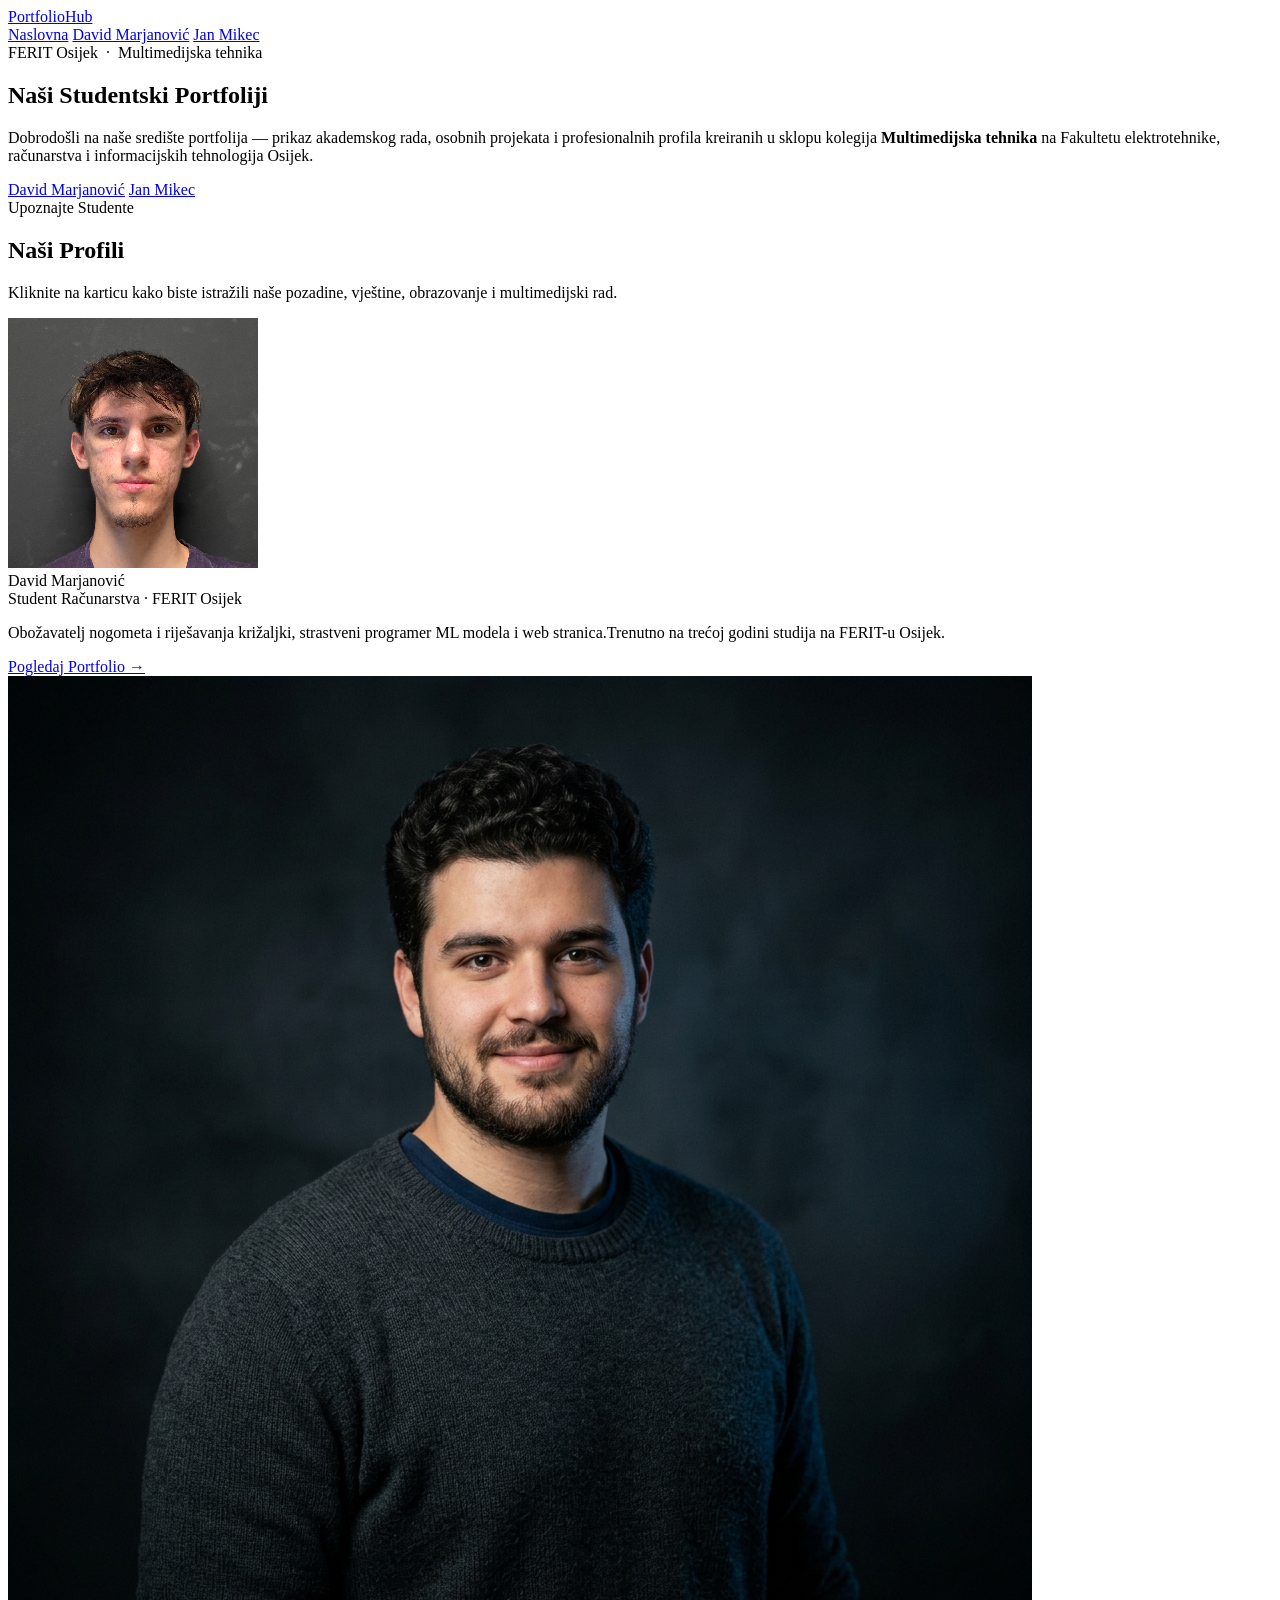
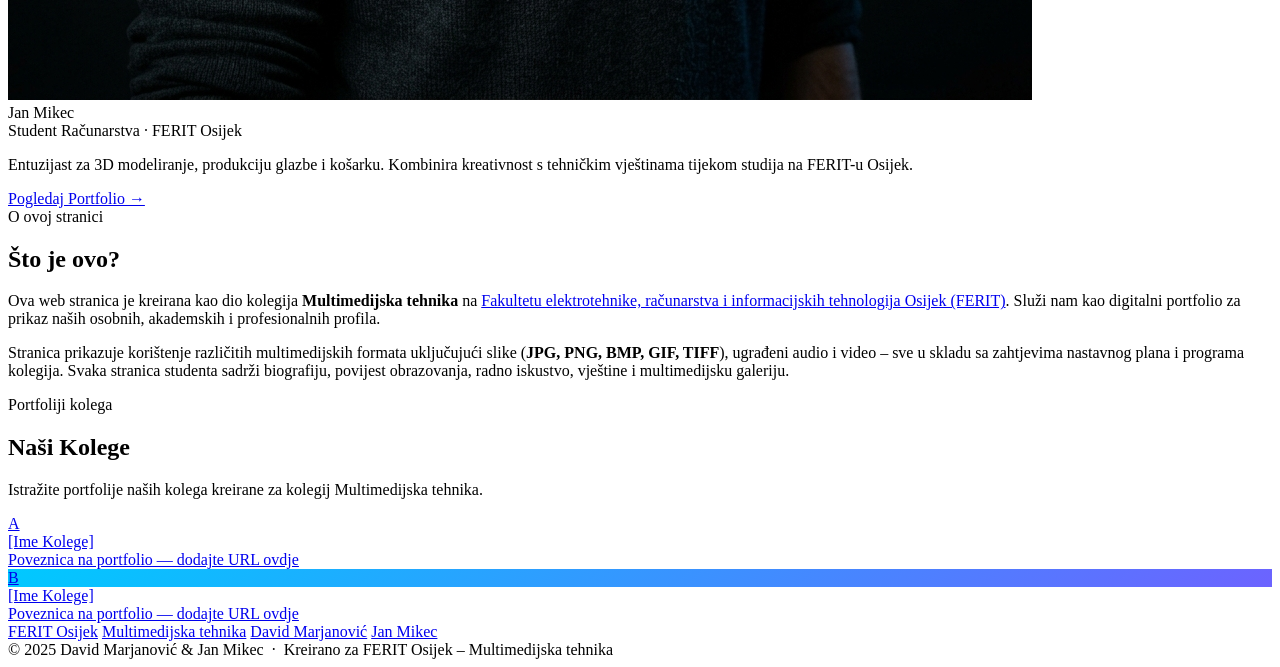
==== index.html @ 7d2c15c8 "Add files via upload" ====
<!DOCTYPE html>
<html lang="hr">

<head>
  <meta charset="UTF-8">
  <meta name="viewport" content="width=device-width, initial-scale=1.0">
  <title>Studentski Portfoliji | FERIT Osijek</title>
  <meta name="description"
    content="Digitalni portfoliji Davida Marjanovića i Jana Mikeca, studenata računarstva na FERIT-u Osijek. Kreirano za kolegij Multimedijska tehnika.">
  <meta name="keywords" content="FERIT, Osijek, portfolio, Multimedijska tehnika, student, računarstvo">
  <link rel="preconnect" href="https://fonts.googleapis.com">
  <link rel="preconnect" href="https://fonts.gstatic.com" crossorigin>
  <link
    href="https://fonts.googleapis.com/css2?family=Inter:ital,opsz,wght@0,14..32,300;0,14..32,400;0,14..32,500;0,14..32,600;0,14..32,700;0,14..32,800;0,14..32,900&display=swap"
    rel="stylesheet">
  <link rel="stylesheet" href="css/style.css">
</head>

<body>

  <!-- ============ NAVBAR ============ -->
  <nav class="navbar" id="navbar">
    <div class="nav-container">
      <a href="index.html" class="nav-logo" id="nav-logo">Portfolio<span class="accent">Hub</span></a>
      <div class="nav-menu">
        <a href="index.html" class="nav-link" id="nav-home">Naslovna</a>
        <a href="david/index.html" class="nav-link" id="nav-david">David Marjanović</a>
        <a href="jan/index.html" class="nav-link" id="nav-jan">Jan Mikec</a>
      </div>
    </div>
  </nav>

  <!-- ============ HERO ============ -->
  <section class="hero" id="hero">
    <div class="hero-content">
      <div class="hero-badge">FERIT Osijek &nbsp;·&nbsp; Multimedijska tehnika</div>
      <h1>Naši Studentski Portfoliji</h1>
      <p>
        Dobrodošli na naše središte portfolija — prikaz akademskog rada, osobnih projekata i profesionalnih profila
        kreiranih u sklopu kolegija <strong>Multimedijska tehnika</strong> na Fakultetu elektrotehnike, računarstva i
        informacijskih tehnologija Osijek.
      </p>
      <div class="hero-cta">
        <a href="david/index.html" class="btn btn-primary" id="hero-btn-david">David Marjanović</a>
        <a href="jan/index.html" class="btn btn-outline" id="hero-btn-jan">Jan Mikec</a>
      </div>
    </div>
  </section>

  <!-- ============ STUDENT CARDS ============ -->
  <section id="students">
    <div class="container">
      <div class="section-header">
        <span class="section-tag">Upoznajte Studente</span>
        <h2 class="section-title">Naši Profili</h2>
        <p class="section-sub">Kliknite na karticu kako biste istražili naše pozadine, vještine, obrazovanje i
          multimedijski rad.</p>
      </div>
      <div class="students-grid">

        <div class="student-card fade-in" id="card-david">
          <img src="assets/images/david_portrait.png" alt="David Marjanović" class="student-card-img" loading="lazy">
          <div class="student-card-body">
            <div class="student-card-name">David Marjanović</div>
            <div class="student-card-role">Student Računarstva · FERIT Osijek</div>
            <p class="student-card-desc">
              Obožavatelj nogometa i riješavanja križaljki, strastveni programer ML modela i web stranica.Trenutno na
              trećoj godini
              studija na FERIT-u Osijek.
            </p>
            <a href="david/index.html" class="btn btn-primary btn-full" id="card-david-btn">Pogledaj Portfolio →</a>
          </div>
        </div>

        <div class="student-card fade-in" id="card-jan">
          <img src="assets/images/jan_portrait.jpg" alt="Jan Mikec" class="student-card-img" loading="lazy">
          <div class="student-card-body">
            <div class="student-card-name">Jan Mikec</div>
            <div class="student-card-role">Student Računarstva · FERIT Osijek</div>
            <p class="student-card-desc">
              Entuzijast za 3D modeliranje, produkciju glazbe i košarku. Kombinira kreativnost s tehničkim vještinama
              tijekom studija na FERIT-u Osijek.
            </p>
            <a href="jan/index.html" class="btn btn-primary btn-full" id="card-jan-btn">Pogledaj Portfolio →</a>
          </div>
        </div>

      </div>
    </div>
  </section>

  <!-- ============ ABOUT ============ -->
  <div class="divider"></div>
  <section id="about" style="background: var(--bg2);">
    <div class="container">
      <div class="section-header">
        <span class="section-tag">O ovoj stranici</span>
        <h2 class="section-title">Što je ovo?</h2>
      </div>
      <div class="card about-card fade-in" id="about-card">
        <p>
          Ova web stranica je kreirana kao dio kolegija <strong>Multimedijska tehnika</strong> na
          <a href="https://www.ferit.unios.hr/" target="_blank" rel="noopener">Fakultetu elektrotehnike, računarstva i
            informacijskih tehnologija Osijek (FERIT)</a>.
          Služi nam kao digitalni portfolio za prikaz naših osobnih, akademskih i profesionalnih profila.
        </p>
        <p>
          Stranica prikazuje korištenje različitih multimedijskih formata uključujući slike (<strong>JPG, PNG, BMP, GIF,
            TIFF</strong>),
          ugrađeni audio i video – sve u skladu sa zahtjevima nastavnog plana i programa kolegija.
          Svaka stranica studenta sadrži biografiju, povijest obrazovanja, radno iskustvo, vještine i multimedijsku
          galeriju.
        </p>
      </div>
    </div>
  </section>

  <div class="divider"></div>
  <section class="colleagues-section" id="colleagues">
    <div class="container">
      <div class="section-header">
        <span class="section-tag">Portfoliji kolega</span>
        <h2 class="section-title">Naši Kolege</h2>
        <p class="section-sub">Istražite portfolije naših kolega kreirane za kolegij Multimedijska tehnika.
        </p>
      </div>
      <div class="colleagues-grid">

        <a href="#" class="colleague-card fade-in" id="colleague-1"
          title="Zamijenite # s poveznicom na portfolio vašeg kolege">
          <div class="colleague-avatar" id="colleague-1-avatar">A</div>
          <div>
            <div class="colleague-name" id="colleague-1-name">[Ime Kolege]</div>
            <div class="colleague-desc">Poveznica na portfolio — dodajte URL ovdje</div>
          </div>
        </a>

        <a href="#" class="colleague-card fade-in" id="colleague-2"
          title="Zamijenite # s poveznicom na portfolio vašeg kolege">
          <div class="colleague-avatar" id="colleague-2-avatar"
            style="background: linear-gradient(135deg,#00c9ff,#6c63ff);">B</div>
          <div>
            <div class="colleague-name" id="colleague-2-name">[Ime Kolege]</div>
            <div class="colleague-desc">Poveznica na portfolio — dodajte URL ovdje</div>
          </div>
        </a>

      </div>
    </div>
  </section>

  <!-- ============ FOOTER ============ -->
  <footer class="footer" id="footer">
    <div class="footer-links">
      <a href="https://www.ferit.unios.hr/" target="_blank" rel="noopener" class="footer-link">FERIT Osijek</a>
      <a href="https://moodle.srce.hr/2025-2026/course/view.php?id=233933" target="_blank" rel="noopener"
        class="footer-link">Multimedijska tehnika</a>
      <a href="david/index.html" class="footer-link">David Marjanović</a>
      <a href="jan/index.html" class="footer-link">Jan Mikec</a>
    </div>
    <div class="footer-copy">
      © 2025 David Marjanović &amp; Jan Mikec &nbsp;·&nbsp; Kreirano za FERIT Osijek – Multimedijska tehnika
    </div>
  </footer>

  <script src="js/main.js"></script>
</body>

</html>
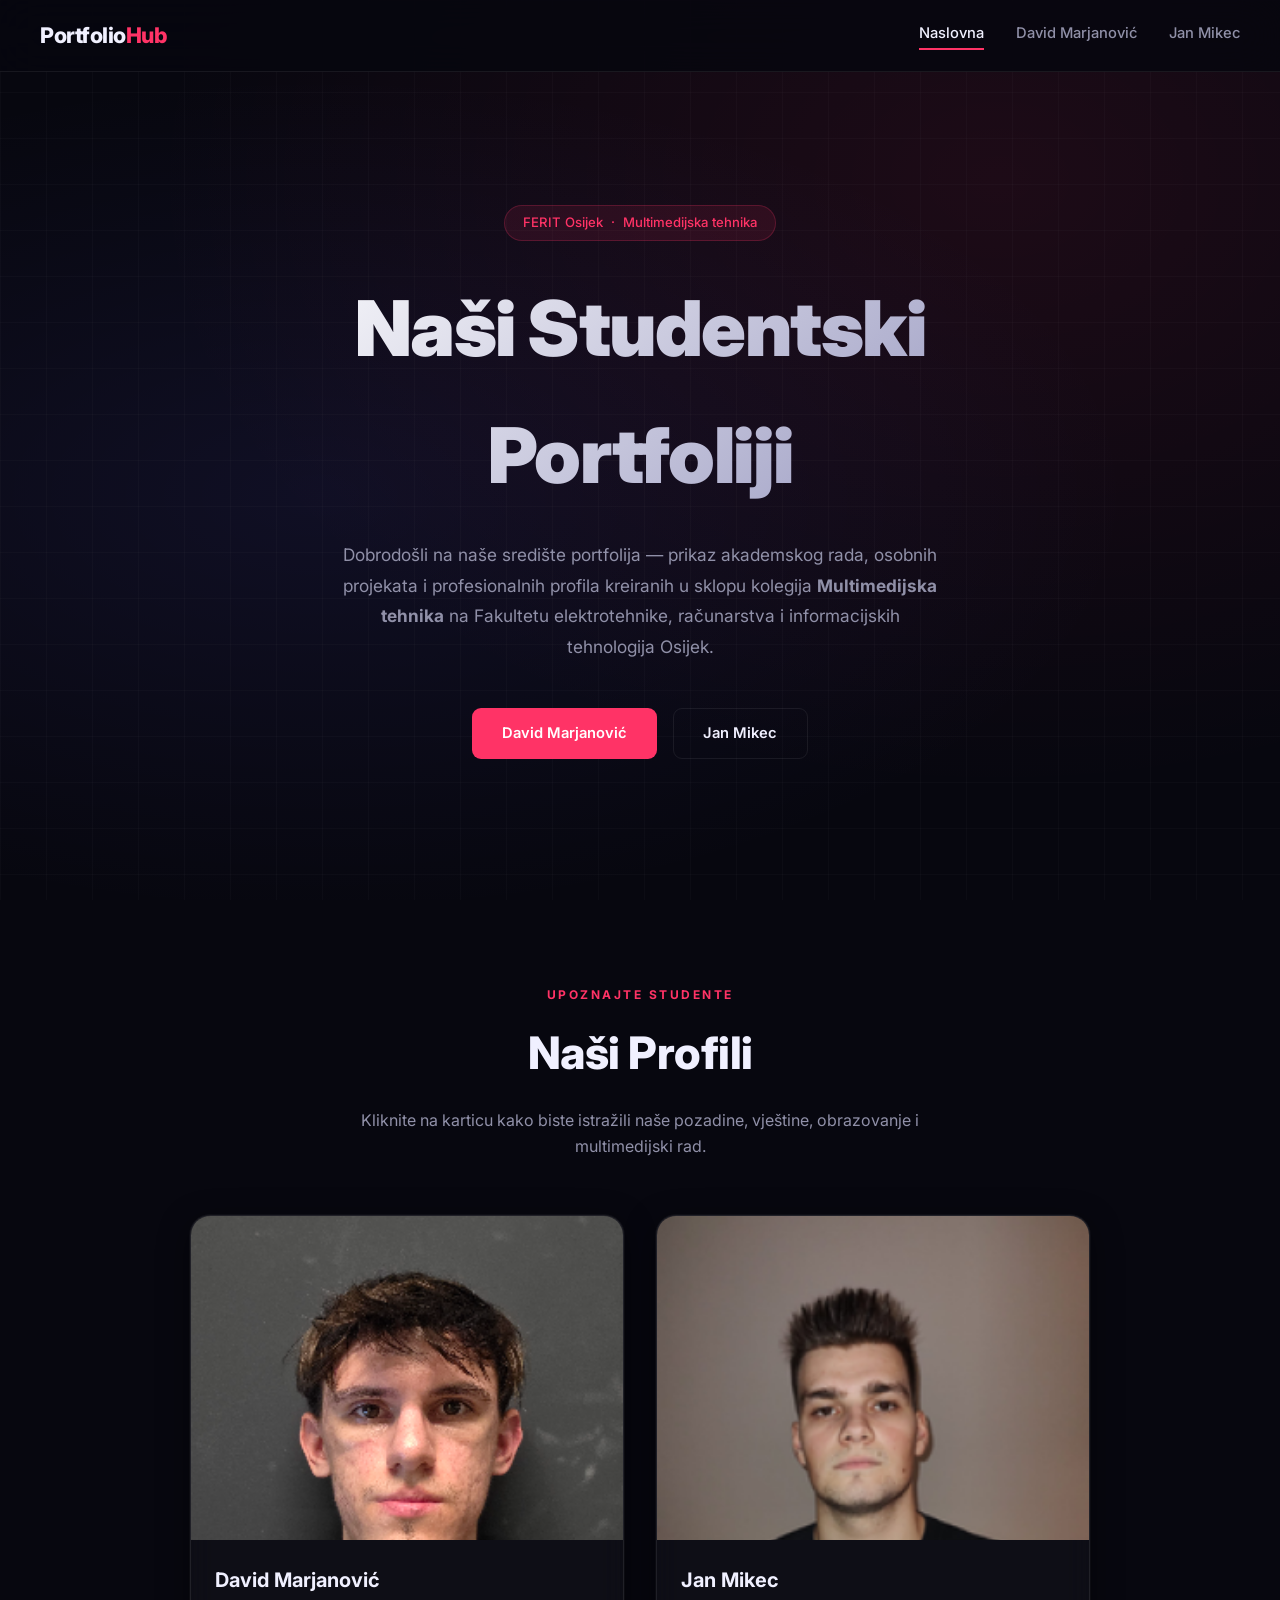
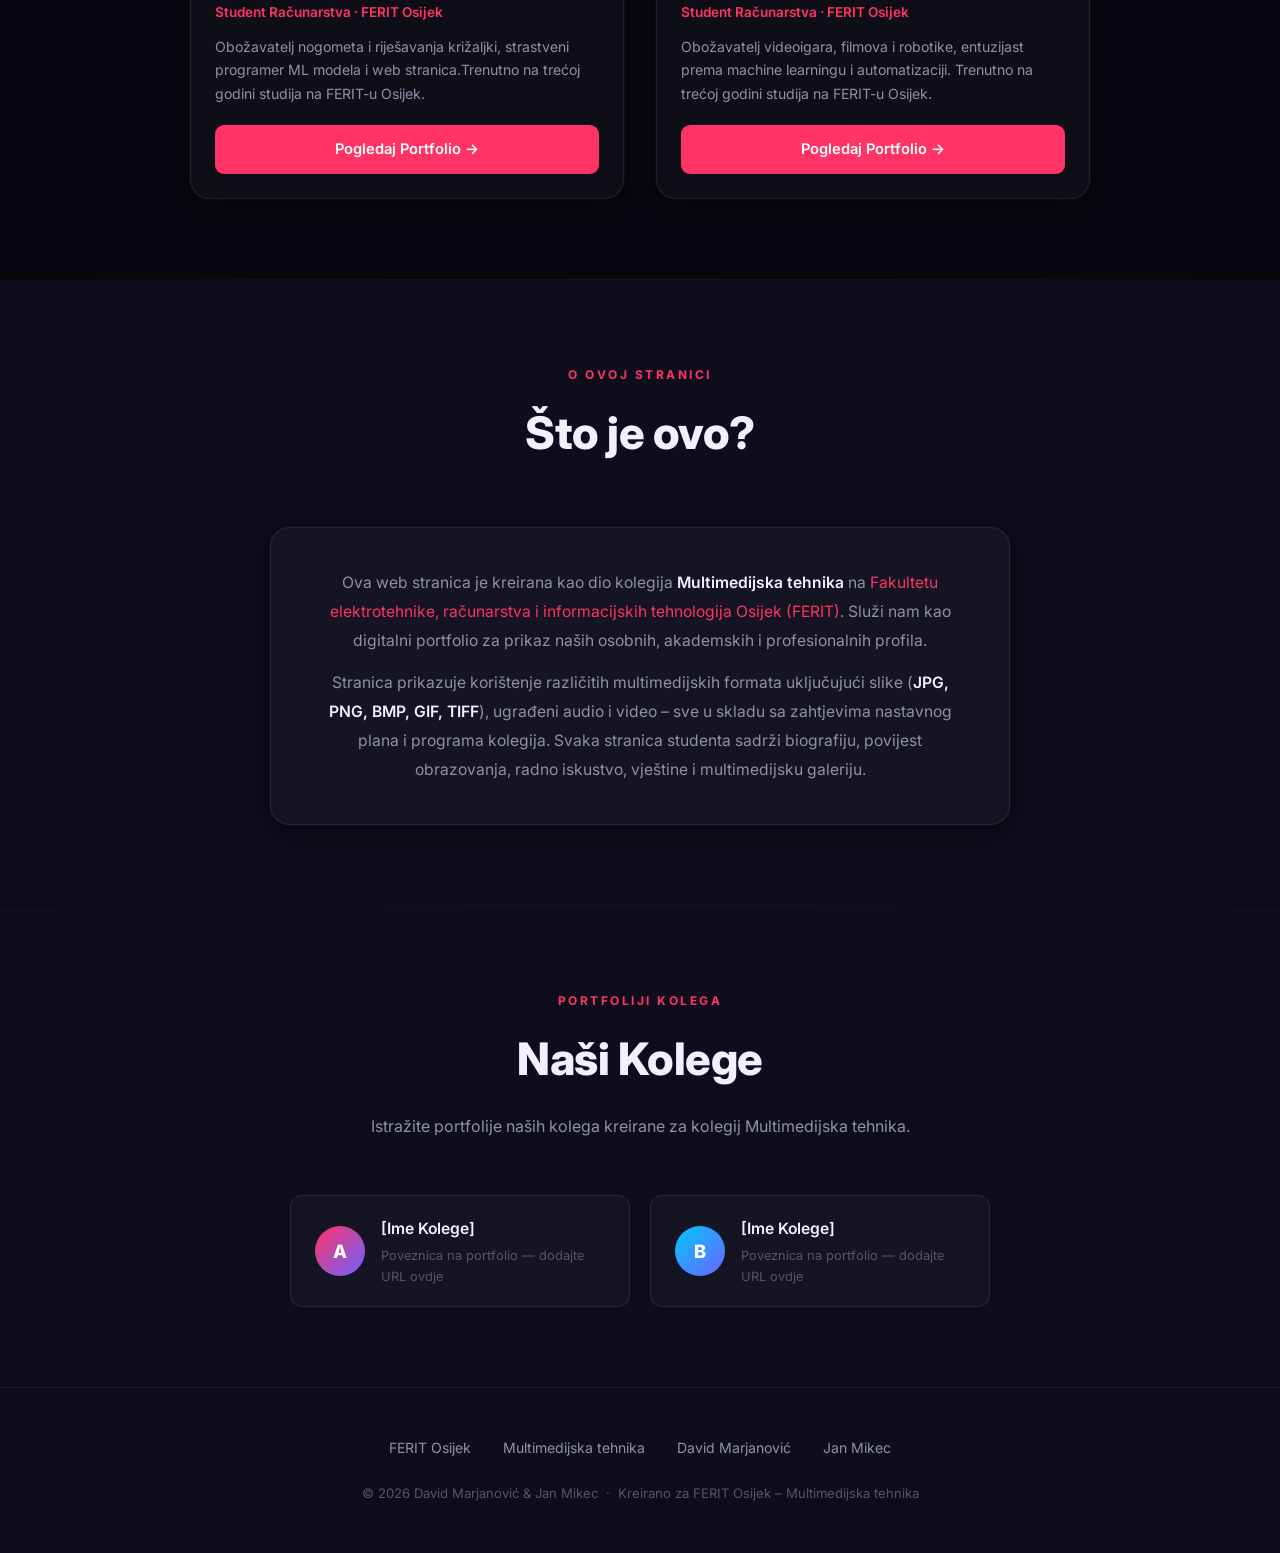
==== commit 7e0e27c9: "Add files via upload" ====
--- a/index.html
+++ b/index.html
@@ -73,13 +73,13 @@
         </div>
 
         <div class="student-card fade-in" id="card-jan">
-          <img src="assets/images/jan_portrait.jpg" alt="Jan Mikec" class="student-card-img" loading="lazy">
+          <img src="assets/images/jan_portrait.png" alt="Jan Mikec" class="student-card-img" loading="lazy">
           <div class="student-card-body">
             <div class="student-card-name">Jan Mikec</div>
             <div class="student-card-role">Student Računarstva · FERIT Osijek</div>
             <p class="student-card-desc">
-              Entuzijast za 3D modeliranje, produkciju glazbe i košarku. Kombinira kreativnost s tehničkim vještinama
-              tijekom studija na FERIT-u Osijek.
+              Obožavatelj videoigara, filmova i robotike, entuzijast prema machine learningu i automatizaciji. Trenutno na trećoj 
+              godini studija na FERIT-u Osijek.
             </p>
             <a href="jan/index.html" class="btn btn-primary btn-full" id="card-jan-btn">Pogledaj Portfolio →</a>
           </div>
@@ -159,7 +159,7 @@
       <a href="jan/index.html" class="footer-link">Jan Mikec</a>
     </div>
     <div class="footer-copy">
-      © 2025 David Marjanović &amp; Jan Mikec &nbsp;·&nbsp; Kreirano za FERIT Osijek – Multimedijska tehnika
+      © 2026 David Marjanović &amp; Jan Mikec &nbsp;·&nbsp; Kreirano za FERIT Osijek – Multimedijska tehnika
     </div>
   </footer>
 
--- a/css/style.css
+++ b/css/style.css
@@ -0,0 +1,1247 @@
+@import url('https://fonts.googleapis.com/css2?family=Inter:ital,opsz,wght@0,14..32,300;0,14..32,400;0,14..32,500;0,14..32,600;0,14..32,700;0,14..32,800;0,14..32,900&display=swap');
+
+:root {
+  --bg: #07070f;
+  --bg2: #0d0d1c;
+  --bg3: #121228;
+  --glass: rgba(255, 255, 255, 0.03);
+  --glass-bd: rgba(255, 255, 255, 0.08);
+  --accent: #ff3366;
+  --accent-h: #e02d59;
+  --accent2: #6c63ff;
+  --text: #f0f0ff;
+  --text-s: #9090a8;
+  --text-m: #55556a;
+  --border: rgba(255, 255, 255, 0.07);
+  --border-a: rgba(255, 51, 102, 0.3);
+  --shadow: 0 8px 32px rgba(0, 0, 0, 0.45), 0 0 0 1px rgba(255, 255, 255, 0.04);
+  --glow: 0 0 35px rgba(255, 51, 102, 0.15);
+  --tr: all 0.3s cubic-bezier(0.4, 0, 0.2, 1);
+  --r: 12px;
+  --rl: 20px;
+  --font: 'Inter', sans-serif;
+}
+
+*,
+*::before,
+*::after {
+  box-sizing: border-box;
+  margin: 0;
+  padding: 0;
+}
+
+html {
+  scroll-behavior: smooth;
+}
+
+body {
+  font-family: var(--font);
+  background: var(--bg);
+  color: var(--text);
+  line-height: 1.65;
+  overflow-x: hidden;
+}
+
+img {
+  display: block;
+  max-width: 100%;
+}
+
+a {
+  color: var(--accent);
+  text-decoration: none;
+  transition: var(--tr);
+}
+
+a:hover {
+  opacity: 0.82;
+}
+
+::-webkit-scrollbar {
+  width: 5px;
+}
+
+::-webkit-scrollbar-track {
+  background: var(--bg);
+}
+
+::-webkit-scrollbar-thumb {
+  background: var(--accent);
+  border-radius: 3px;
+}
+
+/* ===== NAVBAR ===== */
+.navbar {
+  position: fixed;
+  top: 0;
+  left: 0;
+  right: 0;
+  z-index: 1000;
+  padding: 1.1rem 2rem;
+  backdrop-filter: blur(22px);
+  -webkit-backdrop-filter: blur(22px);
+  background: rgba(7, 7, 15, 0.85);
+  border-bottom: 1px solid var(--border);
+  transition: var(--tr);
+}
+
+.navbar.scrolled {
+  padding: 0.7rem 2rem;
+  box-shadow: 0 4px 24px rgba(0, 0, 0, 0.5);
+}
+
+.nav-container {
+  max-width: 1200px;
+  margin: 0 auto;
+  display: flex;
+  align-items: center;
+  justify-content: space-between;
+}
+
+.nav-logo {
+  font-size: 1.35rem;
+  font-weight: 800;
+  color: var(--text);
+  letter-spacing: -0.5px;
+}
+
+.nav-logo .accent {
+  color: var(--accent);
+}
+
+.nav-menu {
+  display: flex;
+  align-items: center;
+  gap: 2rem;
+}
+
+.nav-link {
+  color: var(--text-s);
+  font-size: 0.92rem;
+  font-weight: 500;
+  position: relative;
+  padding-bottom: 4px;
+}
+
+.nav-link::after {
+  content: '';
+  position: absolute;
+  bottom: 0;
+  left: 0;
+  width: 0;
+  height: 2px;
+  background: var(--accent);
+  transition: width 0.3s ease;
+}
+
+.nav-link:hover,
+.nav-link.active {
+  color: var(--text);
+  opacity: 1;
+}
+
+.nav-link:hover::after,
+.nav-link.active::after {
+  width: 100%;
+}
+
+/* ===== BUTTONS ===== */
+.btn {
+  display: inline-flex;
+  align-items: center;
+  gap: 0.5rem;
+  padding: 0.78rem 1.85rem;
+  border-radius: 9px;
+  font-weight: 600;
+  font-size: 0.92rem;
+  font-family: var(--font);
+  cursor: pointer;
+  border: none;
+  transition: var(--tr);
+  text-decoration: none;
+}
+
+.btn-primary {
+  background: var(--accent);
+  color: #fff;
+}
+
+.btn-primary:hover {
+  background: var(--accent-h);
+  color: #fff;
+  opacity: 1;
+  transform: translateY(-2px);
+  box-shadow: 0 10px 28px rgba(255, 51, 102, 0.38);
+}
+
+.btn-outline {
+  background: transparent;
+  color: var(--text);
+  border: 1px solid var(--border);
+}
+
+.btn-outline:hover {
+  border-color: var(--accent);
+  color: var(--accent);
+  opacity: 1;
+  transform: translateY(-2px);
+}
+
+.btn-full {
+  width: 100%;
+  justify-content: center;
+}
+
+/* ===== HERO – LANDING ===== */
+.hero {
+  min-height: 100vh;
+  display: flex;
+  align-items: center;
+  justify-content: center;
+  text-align: center;
+  padding: 9rem 2rem 5rem;
+  position: relative;
+  overflow: hidden;
+  background:
+    radial-gradient(ellipse at 25% 55%, rgba(108, 99, 255, 0.09) 0%, transparent 60%),
+    radial-gradient(ellipse at 78% 20%, rgba(255, 51, 102, 0.09) 0%, transparent 60%),
+    var(--bg);
+}
+
+.hero::before {
+  content: '';
+  position: absolute;
+  inset: 0;
+  background-image:
+    linear-gradient(rgba(255, 255, 255, 0.018) 1px, transparent 1px),
+    linear-gradient(90deg, rgba(255, 255, 255, 0.018) 1px, transparent 1px);
+  background-size: 46px 46px;
+  pointer-events: none;
+}
+
+.hero-content {
+  max-width: 820px;
+  position: relative;
+  z-index: 1;
+}
+
+.hero-badge {
+  display: inline-flex;
+  align-items: center;
+  gap: 0.5rem;
+  padding: 0.38rem 1.1rem;
+  background: rgba(255, 51, 102, 0.1);
+  border: 1px solid rgba(255, 51, 102, 0.22);
+  border-radius: 100px;
+  font-size: 0.82rem;
+  color: var(--accent);
+  margin-bottom: 1.6rem;
+  font-weight: 500;
+}
+
+.hero h1 {
+  font-size: clamp(2.6rem, 6.5vw, 4.8rem);
+  font-weight: 900;
+  background: linear-gradient(135deg, #fff 0%, #9090bb 100%);
+  -webkit-background-clip: text;
+  -webkit-text-fill-color: transparent;
+  background-clip: text;
+  margin-bottom: 1.25rem;
+  letter-spacing: -1.5px;
+}
+
+.hero p {
+  font-size: 1.08rem;
+  color: var(--text-s);
+  max-width: 600px;
+  margin: 0 auto 2.8rem;
+  line-height: 1.78;
+}
+
+.hero-cta {
+  display: flex;
+  gap: 1rem;
+  justify-content: center;
+  flex-wrap: wrap;
+}
+
+.scroll-indicator {
+  position: absolute;
+  bottom: 2.2rem;
+  left: 50%;
+  transform: translateX(-50%);
+  display: flex;
+  flex-direction: column;
+  align-items: center;
+  gap: 0.5rem;
+  color: var(--text-m);
+  font-size: 0.7rem;
+  text-transform: uppercase;
+  letter-spacing: 2px;
+  animation: bounce 2.2s ease-in-out infinite;
+}
+
+.scroll-arrow {
+  width: 20px;
+  height: 20px;
+  border-right: 2px solid var(--text-m);
+  border-bottom: 2px solid var(--text-m);
+  transform: rotate(45deg);
+}
+
+@keyframes bounce {
+
+  0%,
+  100% {
+    transform: translateX(-50%) translateY(0);
+  }
+
+  50% {
+    transform: translateX(-50%) translateY(8px);
+  }
+}
+
+/* ===== LAYOUT ===== */
+section {
+  padding: 5rem 2rem;
+}
+
+.container {
+  max-width: 1200px;
+  margin: 0 auto;
+}
+
+.section-header {
+  text-align: center;
+  margin-bottom: 3.5rem;
+}
+
+.section-tag {
+  display: inline-block;
+  font-size: 0.75rem;
+  font-weight: 700;
+  text-transform: uppercase;
+  letter-spacing: 2.5px;
+  color: var(--accent);
+  margin-bottom: 0.75rem;
+}
+
+.section-title {
+  font-size: clamp(1.8rem, 4vw, 2.8rem);
+  font-weight: 800;
+  letter-spacing: -0.5px;
+  margin-bottom: 1rem;
+}
+
+.section-sub {
+  font-size: 1rem;
+  color: var(--text-s);
+  max-width: 580px;
+  margin: 0 auto;
+}
+
+.divider {
+  height: 1px;
+  background: linear-gradient(to right, transparent, var(--border), transparent);
+}
+
+/* ===== GLASS CARD ===== */
+.card {
+  background: var(--glass);
+  border: 1px solid var(--glass-bd);
+  border-radius: var(--rl);
+  padding: 1.5rem;
+  backdrop-filter: blur(12px);
+  -webkit-backdrop-filter: blur(12px);
+  box-shadow: var(--shadow);
+  transition: var(--tr);
+}
+
+.card:hover {
+  transform: translateY(-4px);
+  border-color: var(--border-a);
+  box-shadow: var(--shadow), var(--glow);
+}
+
+/* ===== STUDENT CARDS – LANDING ===== */
+.students-grid {
+  display: grid;
+  grid-template-columns: repeat(2, 1fr);
+  gap: 2rem;
+  max-width: 900px;
+  margin: 0 auto;
+}
+
+.student-card {
+  background: var(--glass);
+  border: 1px solid var(--glass-bd);
+  border-radius: var(--rl);
+  overflow: hidden;
+  backdrop-filter: blur(12px);
+  -webkit-backdrop-filter: blur(12px);
+  box-shadow: var(--shadow);
+  transition: var(--tr);
+}
+
+.student-card:hover {
+  transform: translateY(-6px);
+  border-color: var(--border-a);
+  box-shadow: var(--shadow), var(--glow);
+}
+
+.student-card-img {
+  width: 100%;
+  aspect-ratio: 4/3;
+  object-fit: cover;
+  object-position: top center;
+}
+
+.student-card-body {
+  padding: 1.5rem;
+}
+
+.student-card-name {
+  font-size: 1.25rem;
+  font-weight: 700;
+  margin-bottom: 0.2rem;
+}
+
+.student-card-role {
+  font-size: 0.85rem;
+  color: var(--accent);
+  font-weight: 600;
+  margin-bottom: 0.75rem;
+}
+
+.student-card-desc {
+  font-size: 0.88rem;
+  color: var(--text-s);
+  margin-bottom: 1.25rem;
+  line-height: 1.65;
+}
+
+/* ===== COLLEAGUES SECTION ===== */
+.colleagues-section {
+  background: var(--bg2);
+}
+
+.colleagues-grid {
+  display: grid;
+  grid-template-columns: repeat(2, 1fr);
+  gap: 1.25rem;
+  max-width: 700px;
+  margin: 0 auto;
+}
+
+.colleague-card {
+  background: var(--glass);
+  border: 1px solid var(--glass-bd);
+  border-radius: var(--r);
+  padding: 1.2rem 1.5rem;
+  display: flex;
+  align-items: center;
+  gap: 1rem;
+  transition: var(--tr);
+  position: relative;
+  overflow: hidden;
+}
+
+.colleague-card:hover {
+  border-color: var(--border-a);
+  transform: translateY(-2px);
+  opacity: 1;
+  box-shadow: var(--glow);
+}
+
+.colleague-avatar {
+  width: 50px;
+  height: 50px;
+  border-radius: 50%;
+  background: linear-gradient(135deg, var(--accent), var(--accent2));
+  display: flex;
+  align-items: center;
+  justify-content: center;
+  font-weight: 800;
+  font-size: 1.15rem;
+  color: #fff;
+  flex-shrink: 0;
+}
+
+.colleague-name {
+  font-weight: 600;
+  font-size: 0.98rem;
+  color: var(--text);
+  margin-bottom: 0.2rem;
+}
+
+.colleague-desc {
+  font-size: 0.8rem;
+  color: var(--text-m);
+}
+
+/* ===== ABOUT CARD – LANDING ===== */
+.about-card {
+  max-width: 740px;
+  margin: 0 auto;
+  text-align: center;
+  padding: 2.5rem;
+}
+
+.about-card p {
+  color: var(--text-s);
+  line-height: 1.85;
+  font-size: 0.98rem;
+  margin-bottom: 0.85rem;
+}
+
+.about-card p:last-child {
+  margin-bottom: 0;
+}
+
+.about-card strong {
+  color: var(--text);
+  font-weight: 600;
+}
+
+/* ===== PROFILE HERO – STUDENT PAGES ===== */
+.profile-hero {
+  padding: 8rem 2rem 5rem;
+  background:
+    radial-gradient(ellipse at top right, rgba(255, 51, 102, 0.08) 0%, transparent 55%),
+    radial-gradient(ellipse at bottom left, rgba(108, 99, 255, 0.08) 0%, transparent 55%),
+    var(--bg);
+  position: relative;
+  overflow: hidden;
+}
+
+.profile-hero::before {
+  content: '';
+  position: absolute;
+  inset: 0;
+  background-image:
+    linear-gradient(rgba(255, 255, 255, 0.014) 1px, transparent 1px),
+    linear-gradient(90deg, rgba(255, 255, 255, 0.014) 1px, transparent 1px);
+  background-size: 40px 40px;
+  pointer-events: none;
+}
+
+.profile-inner {
+  max-width: 980px;
+  margin: 0 auto;
+  display: flex;
+  gap: 3.5rem;
+  align-items: flex-start;
+  position: relative;
+  z-index: 1;
+}
+
+.profile-photo-wrap {
+  flex-shrink: 0;
+}
+
+.profile-photo-container {
+  position: relative;
+  width: 230px;
+}
+
+.profile-photo {
+  width: 230px;
+  height: 230px;
+  object-fit: cover;
+  object-position: top center;
+  border-radius: 18px;
+  cursor: pointer;
+  border: 2px solid var(--border);
+  display: block;
+  transition: var(--tr);
+}
+
+.profile-photo:hover {
+  border-color: var(--accent);
+  box-shadow: 0 0 30px rgba(255, 51, 102, 0.3);
+  transform: scale(1.02);
+}
+
+.photo-hint {
+  position: absolute;
+  bottom: 10px;
+  right: 10px;
+  background: rgba(0, 0, 0, 0.72);
+  padding: 4px 9px;
+  border-radius: 6px;
+  font-size: 0.7rem;
+  color: rgba(255, 255, 255, 0.82);
+  pointer-events: none;
+  transition: var(--tr);
+}
+
+.profile-photo-container:hover .photo-hint {
+  background: rgba(255, 51, 102, 0.85);
+}
+
+.profile-info {
+  flex: 1;
+}
+
+.profile-name {
+  font-size: clamp(2rem, 4.5vw, 3.2rem);
+  font-weight: 900;
+  letter-spacing: -1.5px;
+  background: linear-gradient(135deg, #fff 0%, #9090bb 100%);
+  -webkit-background-clip: text;
+  -webkit-text-fill-color: transparent;
+  background-clip: text;
+  margin-bottom: 0.4rem;
+}
+
+.profile-title {
+  font-size: 1.05rem;
+  color: var(--accent);
+  font-weight: 600;
+  margin-bottom: 1.1rem;
+}
+
+.profile-meta {
+  display: flex;
+  gap: 1.2rem;
+  flex-wrap: wrap;
+  margin-bottom: 1.4rem;
+}
+
+.profile-meta-item {
+  display: flex;
+  align-items: center;
+  gap: 0.4rem;
+  font-size: 0.88rem;
+  color: var(--text-s);
+}
+
+.profile-bio {
+  font-size: 0.95rem;
+  color: var(--text-s);
+  line-height: 1.75;
+  max-width: 520px;
+}
+
+/* ===== CONTENT SECTIONS ===== */
+.cs {
+  background: var(--bg);
+  padding: 4rem 2rem;
+}
+
+.cs.alt {
+  background: var(--bg2);
+}
+
+.cc {
+  max-width: 980px;
+  margin: 0 auto;
+}
+
+.cs-title {
+  font-size: 1.45rem;
+  font-weight: 800;
+  letter-spacing: -0.3px;
+  color: var(--text);
+  margin-bottom: 1.8rem;
+  display: flex;
+  align-items: center;
+  gap: 0.85rem;
+}
+
+.cs-title::before {
+  content: '';
+  display: block;
+  width: 4px;
+  height: 1.4rem;
+  flex-shrink: 0;
+  background: linear-gradient(to bottom, var(--accent), var(--accent2));
+  border-radius: 2px;
+}
+
+/* ===== INFO GRID ===== */
+.info-grid {
+  display: grid;
+  grid-template-columns: repeat(auto-fit, minmax(260px, 1fr));
+  gap: 1rem;
+}
+
+.info-item {
+  background: var(--glass);
+  border: 1px solid var(--glass-bd);
+  border-radius: var(--r);
+  padding: 1.2rem 1.3rem;
+  display: flex;
+  gap: 1rem;
+  align-items: flex-start;
+  transition: var(--tr);
+}
+
+.info-item:hover {
+  border-color: rgba(255, 51, 102, 0.22);
+  background: rgba(255, 51, 102, 0.03);
+}
+
+.info-icon {
+  font-size: 1.3rem;
+  flex-shrink: 0;
+  width: 42px;
+  height: 42px;
+  background: rgba(255, 51, 102, 0.1);
+  border-radius: 9px;
+  display: flex;
+  align-items: center;
+  justify-content: center;
+}
+
+.info-label {
+  font-size: 0.72rem;
+  text-transform: uppercase;
+  letter-spacing: 1.2px;
+  color: var(--text-m);
+  margin-bottom: 0.22rem;
+  font-weight: 700;
+}
+
+.info-value {
+  font-size: 0.93rem;
+  color: var(--text);
+  font-weight: 500;
+  margin-bottom: 0.3rem;
+}
+
+.info-link {
+  font-size: 0.78rem;
+  color: var(--accent);
+  display: inline-flex;
+  align-items: center;
+  gap: 0.25rem;
+  font-weight: 500;
+}
+
+/* ===== HOBBIES ===== */
+.hobbies-list {
+  display: flex;
+  gap: 0.65rem;
+  flex-wrap: wrap;
+  margin-top: 0.5rem;
+}
+
+.hobby-tag {
+  display: inline-flex;
+  align-items: center;
+  gap: 0.4rem;
+  padding: 0.48rem 1.05rem;
+  background: rgba(108, 99, 255, 0.1);
+  border: 1px solid rgba(108, 99, 255, 0.2);
+  border-radius: 100px;
+  font-size: 0.84rem;
+  color: var(--text);
+  font-weight: 500;
+  transition: var(--tr);
+}
+
+.hobby-tag:hover {
+  background: rgba(108, 99, 255, 0.22);
+  border-color: var(--accent2);
+  opacity: 1;
+  transform: translateY(-2px);
+  color: #fff;
+}
+
+/* ===== TIMELINE ===== */
+.timeline {
+  position: relative;
+  padding-left: 2.2rem;
+}
+
+.timeline::before {
+  content: '';
+  position: absolute;
+  left: 0;
+  top: 8px;
+  bottom: 8px;
+  width: 2px;
+  background: linear-gradient(to bottom, var(--accent), var(--accent2), transparent);
+  border-radius: 1px;
+}
+
+.timeline-item {
+  position: relative;
+  margin-bottom: 2.2rem;
+}
+
+.timeline-item:last-child {
+  margin-bottom: 0;
+}
+
+.tl-dot {
+  position: absolute;
+  left: -2.55rem;
+  top: 5px;
+  width: 12px;
+  height: 12px;
+  border-radius: 50%;
+  background: var(--accent);
+  border: 2px solid var(--bg);
+  box-shadow: 0 0 12px rgba(255, 51, 102, 0.5);
+}
+
+.tl-period {
+  font-size: 0.78rem;
+  color: var(--accent);
+  font-weight: 700;
+  text-transform: uppercase;
+  letter-spacing: 1px;
+  margin-bottom: 0.25rem;
+}
+
+.tl-title {
+  font-size: 1rem;
+  font-weight: 700;
+  color: var(--text);
+  margin-bottom: 0.2rem;
+}
+
+.tl-title a {
+  color: var(--text);
+  transition: var(--tr);
+}
+
+.tl-title a:hover {
+  color: var(--accent);
+  opacity: 1;
+}
+
+.tl-sub {
+  font-size: 0.875rem;
+  color: var(--text-s);
+  margin-bottom: 0.45rem;
+}
+
+.tl-desc {
+  font-size: 0.85rem;
+  color: var(--text-m);
+  line-height: 1.65;
+}
+
+/* ===== SKILLS ===== */
+.skills-list {
+  display: flex;
+  gap: 0.75rem;
+  flex-wrap: wrap;
+}
+
+.skill-tag {
+  display: inline-flex;
+  align-items: center;
+  gap: 0.5rem;
+  padding: 0.6rem 1.25rem;
+  background: var(--glass);
+  border: 1px solid var(--glass-bd);
+  border-radius: 10px;
+  font-size: 0.92rem;
+  color: var(--text);
+  font-weight: 600;
+  transition: var(--tr);
+}
+
+.skill-tag:hover {
+  background: rgba(255, 51, 102, 0.1);
+  border-color: var(--accent);
+  transform: translateY(-2px);
+  box-shadow: var(--glow);
+  color: #fff;
+}
+
+.skill-tag::before {
+  content: '✦';
+  color: var(--accent);
+  font-size: 0.8rem;
+}
+
+/* ===== GALLERY ===== */
+.gallery-grid {
+  display: grid;
+  grid-template-columns: repeat(auto-fit, minmax(210px, 1fr));
+  gap: 1rem;
+  margin-bottom: 1rem;
+}
+
+.gallery-item {
+  position: relative;
+  border-radius: var(--r);
+  overflow: hidden;
+  cursor: pointer;
+  aspect-ratio: 4/3;
+  border: 1px solid var(--glass-bd);
+  background: var(--bg2);
+  transition: var(--tr);
+}
+
+.gallery-item:hover {
+  border-color: var(--border-a);
+  box-shadow: var(--glow);
+}
+
+.gallery-item img {
+  width: 100%;
+  height: 100%;
+  object-fit: cover;
+  transition: transform 0.4s ease;
+}
+
+.gallery-item:hover img {
+  transform: scale(1.07);
+}
+
+.gallery-overlay {
+  position: absolute;
+  bottom: 0;
+  left: 0;
+  right: 0;
+  padding: 0.6rem 0.8rem;
+  background: linear-gradient(to top, rgba(0, 0, 0, 0.82), transparent);
+  font-size: 0.78rem;
+  color: rgba(255, 255, 255, 0.88);
+  opacity: 0;
+  transition: opacity 0.3s ease;
+}
+
+.gallery-item:hover .gallery-overlay {
+  opacity: 1;
+}
+
+.fmt-badge {
+  position: absolute;
+  top: 8px;
+  right: 8px;
+  padding: 2px 8px;
+  background: rgba(255, 51, 102, 0.88);
+  border-radius: 4px;
+  font-size: 0.68rem;
+  font-weight: 800;
+  color: #fff;
+  text-transform: uppercase;
+}
+
+.gallery-dl {
+  display: flex;
+  flex-direction: column;
+  align-items: center;
+  justify-content: center;
+  gap: 0.4rem;
+  padding: 1.5rem;
+  background: var(--glass);
+  border: 1px solid var(--glass-bd);
+  border-radius: var(--r);
+  text-decoration: none;
+  color: var(--text-s);
+  transition: var(--tr);
+  text-align: center;
+}
+
+.gallery-dl:hover {
+  border-color: var(--accent);
+  color: var(--text);
+  opacity: 1;
+  background: rgba(255, 51, 102, 0.05);
+}
+
+.gallery-dl-icon {
+  font-size: 2rem;
+}
+
+.gallery-dl-name {
+  font-weight: 600;
+  font-size: 0.9rem;
+  color: var(--text);
+}
+
+.gallery-dl-note {
+  font-size: 0.75rem;
+  color: var(--text-m);
+}
+
+/* ===== MEDIA PLAYERS ===== */
+.media-players {
+  display: grid;
+  grid-template-columns: 1fr 1fr;
+  gap: 1.5rem;
+  margin-top: 2rem;
+}
+
+.media-card {
+  background: var(--glass);
+  border: 1px solid var(--glass-bd);
+  border-radius: var(--r);
+  padding: 1.5rem;
+}
+
+.media-label {
+  font-size: 0.8rem;
+  font-weight: 700;
+  color: var(--text-s);
+  text-transform: uppercase;
+  letter-spacing: 1.2px;
+  margin-bottom: 0.5rem;
+}
+
+.media-desc {
+  font-size: 0.8rem;
+  color: var(--text-m);
+  margin-bottom: 1rem;
+}
+
+audio {
+  width: 100%;
+  border-radius: 6px;
+  accent-color: var(--accent);
+}
+
+video {
+  width: 100%;
+  border-radius: 8px;
+  background: #000;
+  max-height: 220px;
+  object-fit: contain;
+}
+
+/* ===== LIGHTBOX ===== */
+.lightbox {
+  position: fixed;
+  inset: 0;
+  z-index: 9999;
+  display: flex;
+  align-items: center;
+  justify-content: center;
+  opacity: 0;
+  pointer-events: none;
+  transition: opacity 0.3s ease;
+}
+
+.lightbox.active {
+  opacity: 1;
+  pointer-events: all;
+}
+
+.lb-backdrop {
+  position: absolute;
+  inset: 0;
+  background: rgba(0, 0, 0, 0.92);
+  backdrop-filter: blur(10px);
+  -webkit-backdrop-filter: blur(10px);
+}
+
+.lb-img {
+  position: relative;
+  z-index: 1;
+  max-width: 92vw;
+  max-height: 90vh;
+  object-fit: contain;
+  border-radius: 10px;
+  box-shadow: 0 30px 100px rgba(0, 0, 0, 0.9);
+  transform: scale(0.88);
+  transition: transform 0.35s cubic-bezier(0.4, 0, 0.2, 1);
+}
+
+.lightbox.active .lb-img {
+  transform: scale(1);
+}
+
+.lb-close {
+  position: absolute;
+  top: 1.5rem;
+  right: 1.5rem;
+  z-index: 2;
+  width: 44px;
+  height: 44px;
+  background: rgba(255, 255, 255, 0.1);
+  border: 1px solid rgba(255, 255, 255, 0.18);
+  border-radius: 50%;
+  display: flex;
+  align-items: center;
+  justify-content: center;
+  cursor: pointer;
+  color: #fff;
+  font-size: 1.15rem;
+  transition: var(--tr);
+  font-family: var(--font);
+}
+
+.lb-close:hover {
+  background: var(--accent);
+  border-color: var(--accent);
+}
+
+.lb-caption {
+  position: absolute;
+  bottom: 1.5rem;
+  left: 50%;
+  transform: translateX(-50%);
+  z-index: 2;
+  background: rgba(0, 0, 0, 0.65);
+  padding: 0.45rem 1.2rem;
+  border-radius: 100px;
+  font-size: 0.875rem;
+  color: rgba(255, 255, 255, 0.88);
+  white-space: nowrap;
+  max-width: 80vw;
+  overflow: hidden;
+  text-overflow: ellipsis;
+}
+
+/* ===== FERIT BADGE ===== */
+.ferit-badge {
+  background: var(--glass);
+  border: 1px solid var(--glass-bd);
+  border-radius: var(--rl);
+  padding: 2.5rem;
+  text-align: center;
+}
+
+.ferit-badge .ferit-icon {
+  font-size: 2.5rem;
+  margin-bottom: 1rem;
+}
+
+.ferit-badge p {
+  font-size: 0.9rem;
+  color: var(--text-s);
+  line-height: 1.7;
+  margin-bottom: 0.5rem;
+}
+
+.ferit-badge p:last-child {
+  margin-bottom: 0;
+  font-size: 0.8rem;
+  color: var(--text-m);
+}
+
+.ferit-badge a {
+  font-weight: 600;
+}
+
+/* ===== FOOTER ===== */
+.footer {
+  background: var(--bg2);
+  border-top: 1px solid var(--border);
+  padding: 3rem 2rem;
+  text-align: center;
+}
+
+.footer-links {
+  display: flex;
+  justify-content: center;
+  gap: 2rem;
+  flex-wrap: wrap;
+  margin-bottom: 1.5rem;
+}
+
+.footer-link {
+  font-size: 0.88rem;
+  color: var(--text-s);
+  transition: var(--tr);
+}
+
+.footer-link:hover {
+  color: var(--accent);
+  opacity: 1;
+}
+
+.footer-copy {
+  font-size: 0.82rem;
+  color: var(--text-m);
+}
+
+/* ===== FADE-IN ANIMATION ===== */
+.fade-in {
+  opacity: 0;
+  transform: translateY(22px);
+  transition: opacity 0.65s ease, transform 0.65s ease;
+}
+
+.fade-in.visible {
+  opacity: 1;
+  transform: translateY(0);
+}
+
+.fade-in:nth-child(2) {
+  transition-delay: 0.08s;
+}
+
+.fade-in:nth-child(3) {
+  transition-delay: 0.16s;
+}
+
+.fade-in:nth-child(4) {
+  transition-delay: 0.24s;
+}
+
+/* ===== RESPONSIVE ===== */
+@media (max-width: 768px) {
+  .students-grid {
+    grid-template-columns: 1fr;
+  }
+
+  .colleagues-grid {
+    grid-template-columns: 1fr;
+  }
+
+  .profile-inner {
+    flex-direction: column;
+    gap: 2rem;
+  }
+
+  .profile-photo,
+  .profile-photo-container {
+    width: 180px;
+    height: 180px;
+  }
+
+  .media-players {
+    grid-template-columns: 1fr;
+  }
+
+  .skills-grid {
+    grid-template-columns: 1fr;
+  }
+
+  .nav-menu {
+    gap: 1rem;
+  }
+
+  .gallery-grid {
+    grid-template-columns: repeat(2, 1fr);
+  }
+}
+
+@media (max-width: 520px) {
+  .hero h1 {
+    font-size: 2.2rem;
+  }
+
+  .hero-cta {
+    flex-direction: column;
+  }
+
+  section {
+    padding: 3rem 1.25rem;
+  }
+
+  .cs {
+    padding: 3rem 1.25rem;
+  }
+
+  .gallery-grid {
+    grid-template-columns: 1fr;
+  }
+
+  .nav-menu {
+    gap: 0.65rem;
+  }
+
+  .nav-link {
+    font-size: 0.82rem;
+  }
+}
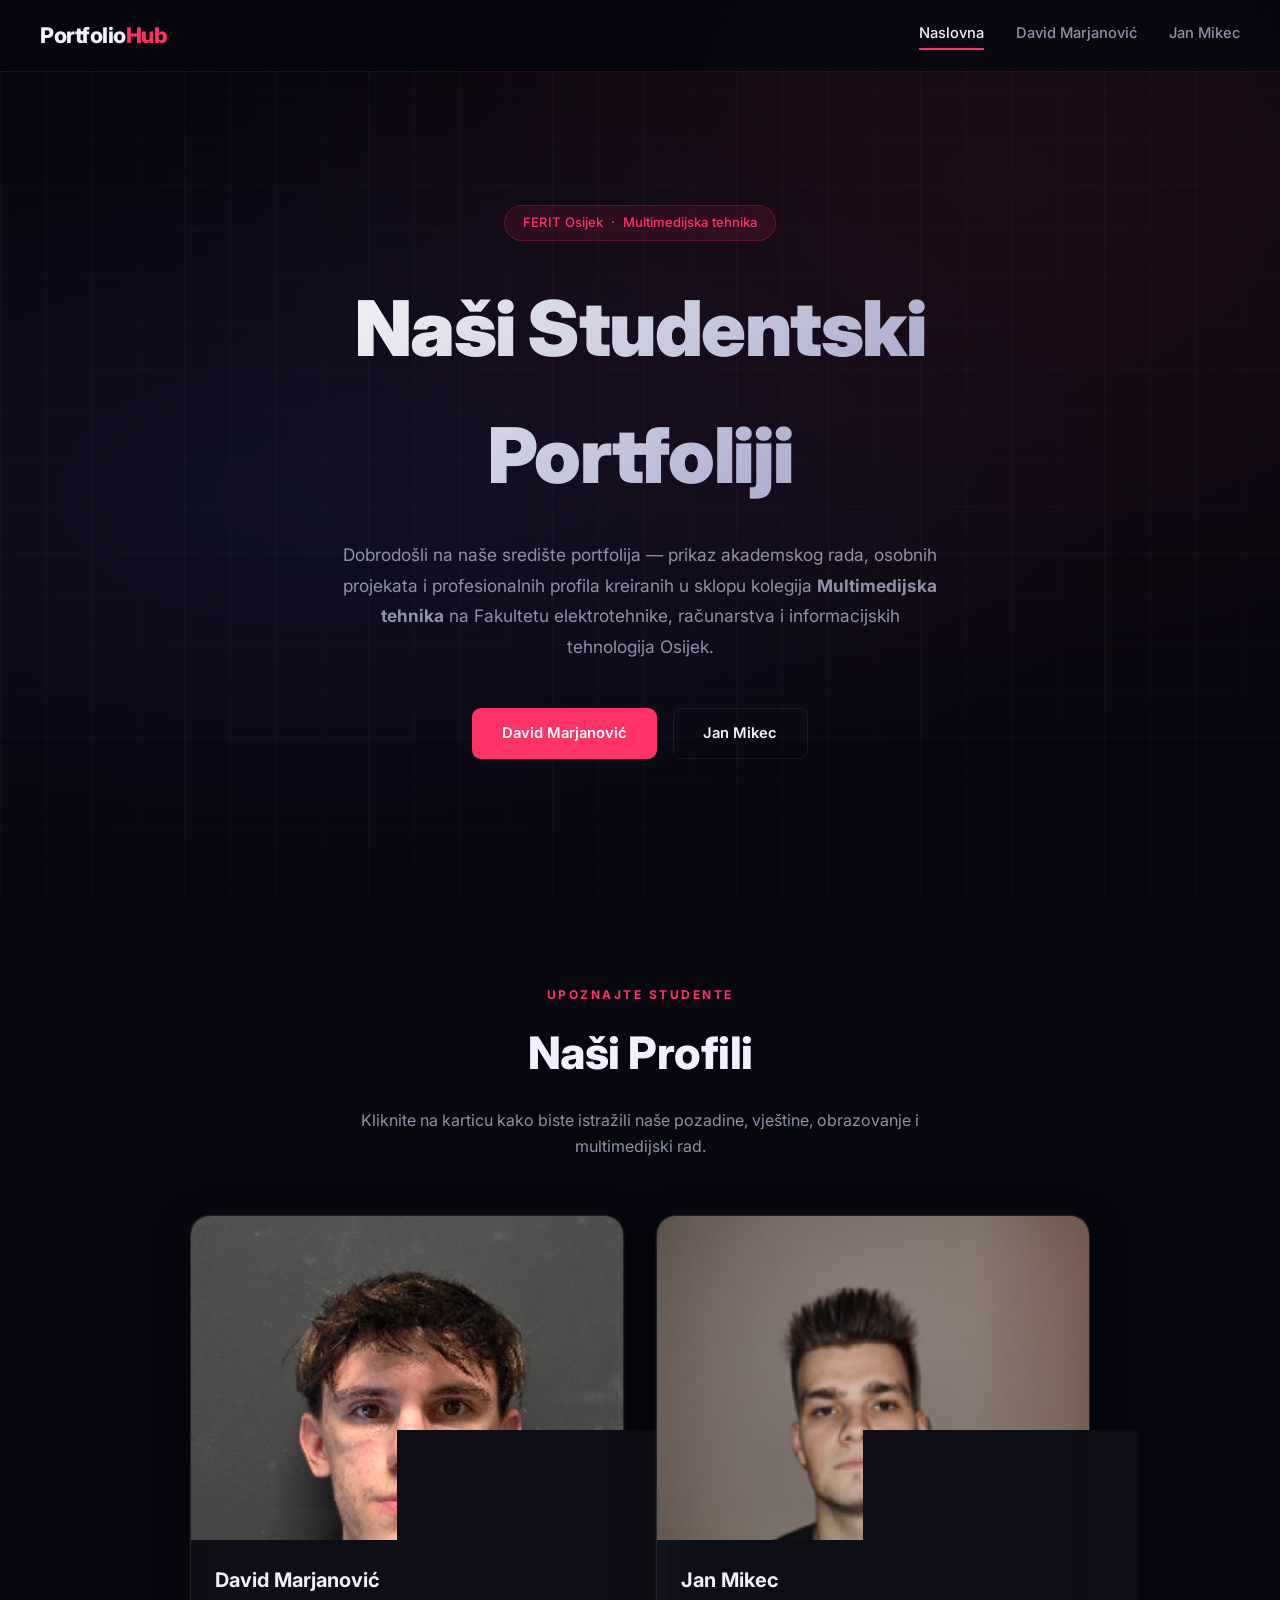
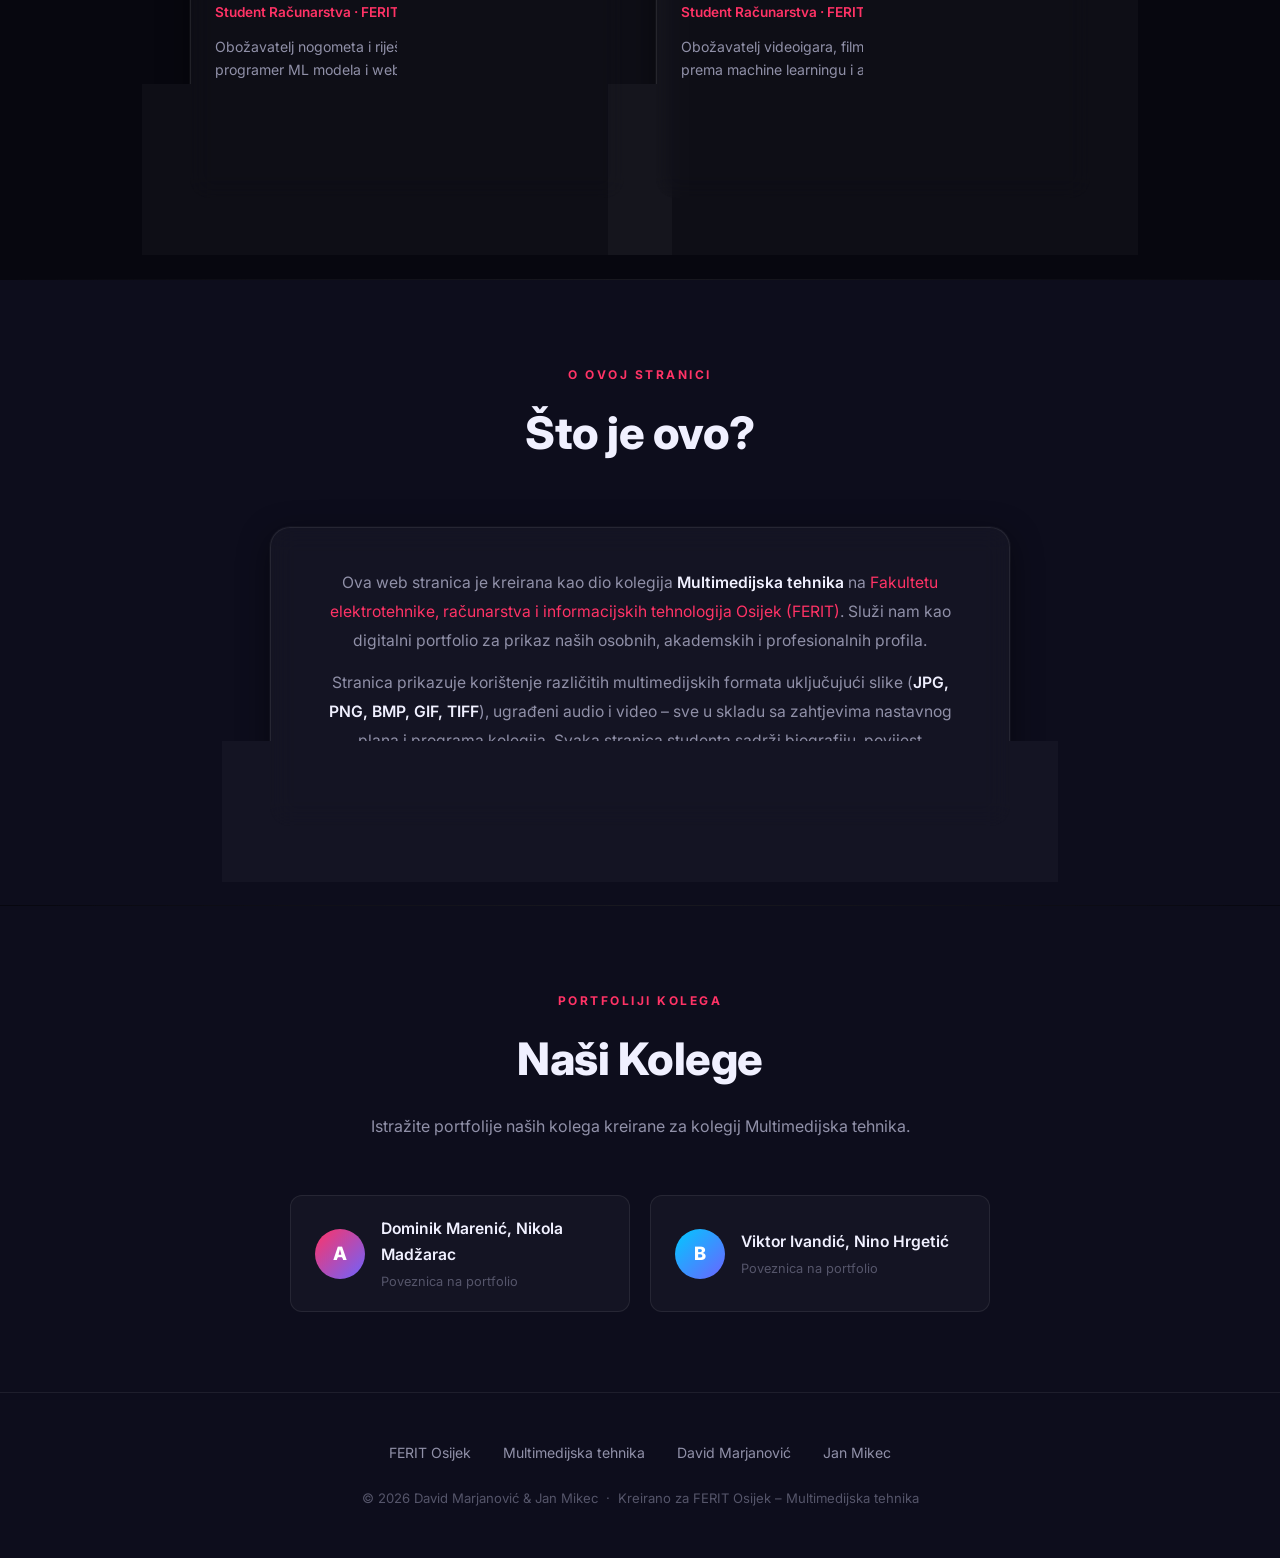
==== commit c54b6dfc: "Add files via upload" ====
--- a/index.html
+++ b/index.html
@@ -126,22 +126,20 @@
       </div>
       <div class="colleagues-grid">
 
-        <a href="#" class="colleague-card fade-in" id="colleague-1"
-          title="Zamijenite # s poveznicom na portfolio vašeg kolege">
+        <a target="_blank" href="https://dmarenic.github.io/website/index.html" class="colleague-card fade-in" id="colleague-1">
           <div class="colleague-avatar" id="colleague-1-avatar">A</div>
           <div>
-            <div class="colleague-name" id="colleague-1-name">[Ime Kolege]</div>
-            <div class="colleague-desc">Poveznica na portfolio — dodajte URL ovdje</div>
+            <div class="colleague-name" id="colleague-1-name">Dominik Marenić, Nikola Madžarac</div>
+            <div class="colleague-desc">Poveznica na portfolio</div>
           </div>
         </a>
 
-        <a href="#" class="colleague-card fade-in" id="colleague-2"
-          title="Zamijenite # s poveznicom na portfolio vašeg kolege">
+        <a target="_blank" href="https://multimedija-kv-06de54.gitlab.io/" class="colleague-card fade-in" id="colleague-2">
           <div class="colleague-avatar" id="colleague-2-avatar"
             style="background: linear-gradient(135deg,#00c9ff,#6c63ff);">B</div>
           <div>
-            <div class="colleague-name" id="colleague-2-name">[Ime Kolege]</div>
-            <div class="colleague-desc">Poveznica na portfolio — dodajte URL ovdje</div>
+            <div class="colleague-name" id="colleague-2-name">Viktor Ivandić, Nino Hrgetić</div>
+            <div class="colleague-desc">Poveznica na portfolio</div>
           </div>
         </a>
 
